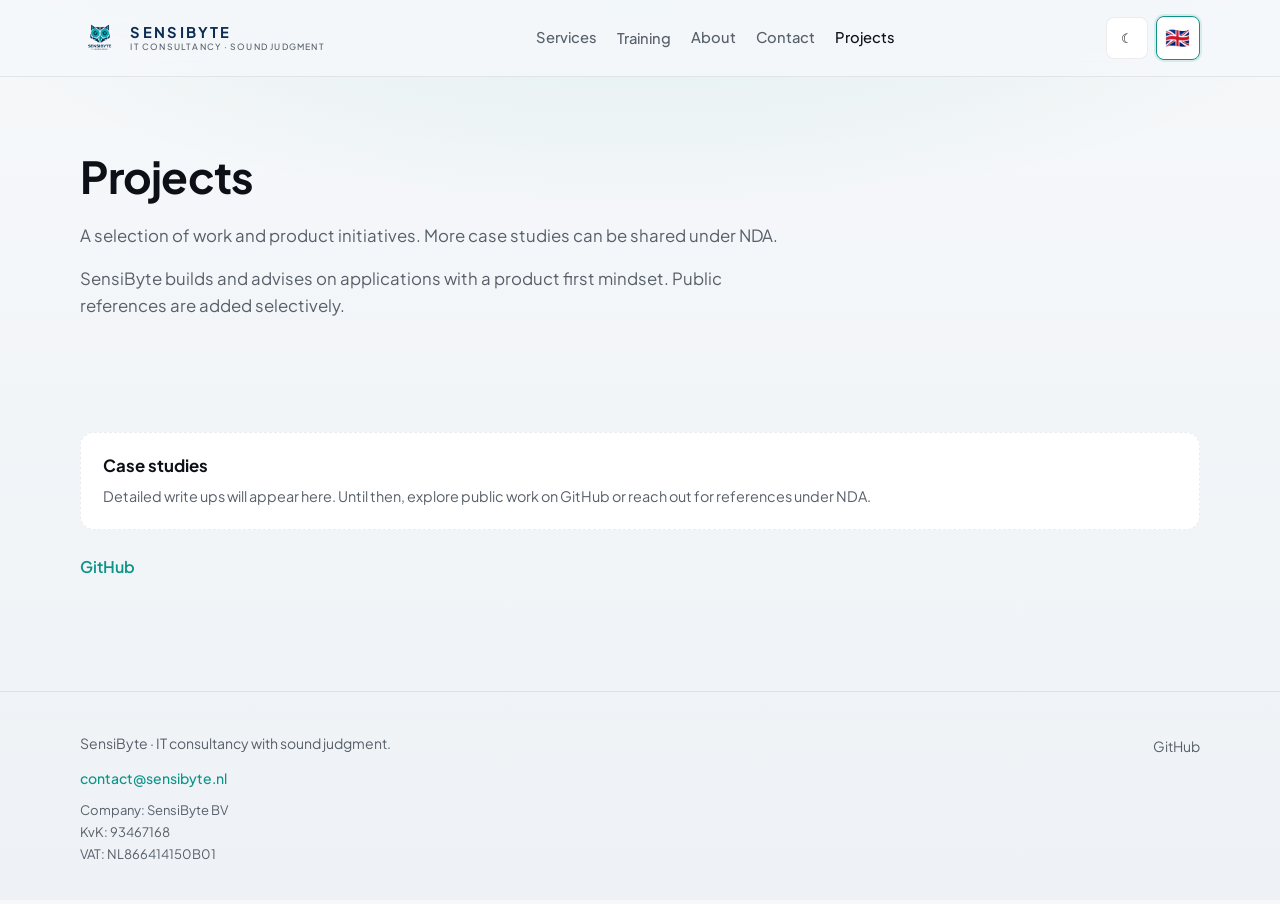
==== projects/index.html @ 5424b620 "Add SensiByte static site (GitHub Pages) Made-with: Cursor" ====
<!DOCTYPE html>
<html lang="en">
  <head>
    <meta charset="utf-8" />
    <meta name="viewport" content="width=device-width, initial-scale=1" />
    <title data-i18n="projects.page_title">Projects · SensiByte</title>
    <meta name="description" content="Selected projects and product work: SensiByte." />
    <script>
      (function () {
        try {
          var t = localStorage.getItem("sensibyte-theme");
          if (t !== "light" && t !== "dark") {
            t = window.matchMedia("(prefers-color-scheme: dark)").matches ? "dark" : "light";
          }
          document.documentElement.setAttribute("data-theme", t);
        } catch (e) {
          document.documentElement.setAttribute("data-theme", "light");
        }
      })();
    </script>
    <link rel="preconnect" href="https://fonts.googleapis.com" />
    <link rel="preconnect" href="https://fonts.gstatic.com" crossorigin />
    <link
      href="https://fonts.googleapis.com/css2?family=Plus+Jakarta+Sans:ital,wght@0,400;0,500;0,600;0,700;1,400&display=swap"
      rel="stylesheet"
    />
    <link rel="stylesheet" href="../assets/css/styles.css" />
    <link rel="icon" href="../assets/images/sensibyte-logo.png" type="image/png" />
  </head>
  <body>
    <a class="skip-link" href="#main">Skip to content</a>

    <header class="site-header">
      <div class="wrap header-inner">
        <a class="brand" href="../index.html">
          <span class="owl-wrap" aria-hidden="true">
            <img
              class="brand-icon-img brand-icon-img--light"
              src="../assets/images/sensibyte-logo.png"
              alt=""
              decoding="async"
            />
            <img
              class="brand-icon-img brand-icon-img--dark"
              src="../assets/images/sensibyte-logo-dark.png"
              alt=""
              decoding="async"
            />
          </span>
          <span class="brand-text">
            <span class="brand-name" data-i18n="common.brand">SENSIBYTE</span>
            <span class="brand-tagline" data-i18n="common.tagline">PRODUCT · CONSULTANCY · TRAINING</span>
          </span>
        </a>

        <button type="button" class="icon-btn menu-toggle" data-menu-toggle aria-expanded="false" data-i18n-aria="common.open_menu" aria-label="Open menu">☰</button>

        <nav class="nav-wrap" aria-label="Primary">
          <div class="nav-main">
            <a href="../index.html#services" data-i18n="common.nav_services">Services</a>
            <div class="nav-item nav-item--dropdown">
              <a href="../training/index.html" class="nav-training-trigger" aria-haspopup="true" data-i18n="common.nav_training">Training</a>
              <div class="nav-dropdown" role="group">
                <a href="../training/index.html" data-i18n="common.nav_training_overview">Overview</a>
                <a href="../training/design-thinking.html" data-i18n="common.nav_training_dt">Design Thinking</a>
                <a href="../training/agile-vs-devops.html" data-i18n="common.nav_training_ad">Agile vs DevOps</a>
                <a href="../training/custom.html" data-i18n="common.nav_training_custom">Custom</a>
              </div>
            </div>
            <a href="../index.html#about" data-i18n="common.nav_about">About</a>
            <a href="../index.html#contact" data-i18n="common.nav_contact">Contact</a>
            <a href="index.html" aria-current="page" data-i18n="common.nav_projects">Projects</a>
          </div>
        </nav>

        <div class="header-actions">
          <button type="button" class="icon-btn" data-theme-toggle aria-label="Toggle theme">☾</button>
          <div class="lang">
            <button type="button" class="lang-toggle" aria-expanded="false" aria-haspopup="listbox" aria-label="Language">🇬🇧</button>
            <div class="lang-panel" role="listbox" aria-label="Language">
              <button type="button" class="lang-option" data-lang="en" role="option" aria-selected="true">
                <span class="flag" aria-hidden="true">🇬🇧</span>
                <span data-i18n="common.lang_en">English</span>
                <span class="check" aria-hidden="true">✓</span>
              </button>
              <button type="button" class="lang-option" data-lang="nl" role="option" aria-selected="false">
                <span class="flag" aria-hidden="true">🇳🇱</span>
                <span data-i18n="common.lang_nl">Nederlands</span>
                <span class="check" aria-hidden="true">✓</span>
              </button>
            </div>
          </div>
        </div>
      </div>
    </header>

    <main id="main">
      <section class="page-hero">
        <div class="wrap">
          <h1 data-i18n="projects.title">Projects</h1>
          <p class="page-lead" data-i18n="projects.lead"></p>
          <p class="page-intro" data-i18n="projects.intro"></p>
        </div>
      </section>

      <section class="page-list">
        <div class="wrap link-grid">
          <div class="link-card link-card--static">
            <strong data-i18n="projects.placeholder_title">Case studies</strong>
            <span data-i18n="projects.placeholder_desc"></span>
          </div>
        </div>
        <div class="wrap page-list-footer">
          <a
            href="https://github.com/SensiByteDeveloper"
            target="_blank"
            rel="noopener noreferrer"
            data-i18n="home.cta_github"
            >GitHub</a
          >
        </div>
      </section>
    </main>

    <footer class="site-footer">
      <div class="wrap footer-inner">
        <div class="footer-col">
          <p data-i18n="common.footer_rights">SensiByte: product, consultancy & training.</p>
          <p class="footer-email">
            <a href="mailto:contact@sensibyte.nl" data-i18n="common.footer_email">contact@sensibyte.nl</a>
          </p>
          <div class="footer-legal">
            <p data-i18n="common.footer_company">Company: SensiByte BV</p>
            <p data-i18n="common.footer_kvk">KvK: 93467168</p>
            <p data-i18n="common.footer_vat">VAT: NL866414150B01</p>
          </div>
        </div>
        <div class="footer-links">
          <a href="https://github.com/SensiByteDeveloper" target="_blank" rel="noopener noreferrer" data-i18n="common.footer_github">GitHub</a>
        </div>
      </div>
    </footer>

    <script src="../assets/js/i18n.js"></script>
    <script src="../assets/js/app.js"></script>
  </body>
</html>
---- assets/css/styles.css ----
/* SensiByte: Framer-inspired, dark/light, teal accents */

:root {
  color-scheme: light dark;
  --font-sans: "Plus Jakarta Sans", system-ui, -apple-system, sans-serif;
  --radius-sm: 8px;
  --radius-md: 14px;
  --radius-lg: 22px;
  --shadow-soft: 0 24px 80px rgba(0, 0, 0, 0.12);
  --transition: 0.22s ease;
}

[data-theme="light"] {
  --bg: #f6f8fa;
  --bg-elevated: #ffffff;
  --bg-muted: #eef2f6;
  --text: #0d1117;
  --text-muted: #57606a;
  --border: rgba(13, 17, 23, 0.08);
  --accent: #0d9488;
  --accent-dim: rgba(13, 148, 136, 0.12);
  --accent-glow: rgba(45, 212, 191, 0.35);
  /* Sensibyte mark: navy + teal (flat) */
  --logo-navy: #0d2c54;
  --logo-teal: #14a085;
  --logo-pupil: #0d2c54;
  --logo-white: #ffffff;
  --hero-gradient: radial-gradient(
      ellipse 120% 80% at 50% -20%,
      rgba(13, 148, 136, 0.15),
      transparent 55%
    ),
    linear-gradient(180deg, #f6f8fa 0%, #eef2f6 100%);
}

[data-theme="dark"] {
  --bg: #0a0c0f;
  --bg-elevated: #12151a;
  --bg-muted: #1a1f27;
  --text: #f0f4f8;
  --text-muted: #8b9aab;
  --border: rgba(240, 244, 248, 0.08);
  --accent: #2dd4bf;
  --accent-dim: rgba(45, 212, 191, 0.12);
  --accent-glow: rgba(45, 212, 191, 0.45);
  --logo-navy: #e8eef4;
  --logo-teal: #14a085;
  --logo-pupil: #061018;
  --logo-white: rgba(255, 255, 255, 0.95);
  --hero-gradient: linear-gradient(180deg, #0a0c0f 0%, #12151a 100%);
}

*,
*::before,
*::after {
  box-sizing: border-box;
}

html {
  scroll-behavior: smooth;
}

body {
  margin: 0;
  font-family: var(--font-sans);
  font-size: 16px;
  line-height: 1.6;
  color: var(--text);
  background: var(--bg);
  background-image: var(--hero-gradient);
  background-attachment: fixed;
  min-height: 100vh;
  -webkit-font-smoothing: antialiased;
}

a {
  color: var(--accent);
  text-decoration: none;
  transition: opacity var(--transition);
}

a:hover {
  opacity: 0.85;
}

img,
svg {
  max-width: 100%;
  height: auto;
}

.skip-link {
  position: absolute;
  left: -9999px;
  top: 0.75rem;
  z-index: 100;
  padding: 0.5rem 1rem;
  background: var(--accent);
  color: #0a0c0f;
  border-radius: var(--radius-sm);
  font-weight: 600;
}

.skip-link:focus {
  left: 0.75rem;
}

/* Layout */
.wrap {
  width: min(1120px, calc(100% - 3rem));
  margin-inline: auto;
}

/* Header */
.site-header {
  position: sticky;
  top: 0;
  z-index: 50;
  backdrop-filter: blur(14px);
  background: color-mix(in srgb, var(--bg) 82%, transparent);
  border-bottom: 1px solid var(--border);
}

.header-inner {
  display: flex;
  align-items: center;
  justify-content: space-between;
  gap: 1rem;
  padding: 1rem 0;
  flex-wrap: wrap;
}

.brand {
  display: flex;
  align-items: center;
  gap: 0.65rem;
  color: var(--text);
  font-weight: 700;
  text-decoration: none;
}

.brand:hover {
  opacity: 1;
}

.brand-text {
  display: flex;
  flex-direction: column;
  gap: 0.12rem;
  line-height: 1.05;
  min-width: 0;
}

.brand-name {
  font-size: 0.92rem;
  font-weight: 700;
  letter-spacing: 0.16em;
  color: var(--logo-navy);
  text-transform: uppercase;
}

.brand-tagline {
  font-size: 0.54rem;
  font-weight: 500;
  letter-spacing: 0.14em;
  color: var(--text-muted);
  text-transform: uppercase;
}

[data-theme="dark"] .brand-name {
  color: var(--text);
}

.brand .owl-wrap {
  width: 40px;
  height: 40px;
  flex-shrink: 0;
  overflow: hidden;
  border-radius: 10px;
}

.brand-icon-img {
  display: block;
  width: 100%;
  height: 100%;
  object-fit: contain;
  object-position: center;
  transition: filter var(--transition);
}

[data-theme="dark"] .brand .owl-wrap {
  overflow: visible;
}

@media (max-width: 420px) {
  .brand-tagline {
    display: none;
  }
}

.nav-main {
  display: flex;
  align-items: center;
  gap: 0.25rem 1.25rem;
  flex-wrap: wrap;
}

.nav-main a {
  color: var(--text-muted);
  font-size: 0.92rem;
  font-weight: 500;
}

.nav-main a:hover,
.nav-main a[aria-current="page"] {
  color: var(--text);
}

.nav-item--dropdown {
  position: relative;
}

.nav-dropdown {
  position: absolute;
  top: calc(100% + 0.2rem);
  left: 0;
  min-width: 220px;
  padding: 0.35rem 0;
  margin: 0;
  list-style: none;
  background: var(--bg-elevated);
  border: 1px solid var(--border);
  border-radius: var(--radius-md);
  box-shadow: var(--shadow-soft);
  z-index: 60;
  opacity: 0;
  visibility: hidden;
  transform: translateY(-6px);
  transition: opacity 0.18s ease, visibility 0.18s ease, transform 0.18s ease;
  pointer-events: none;
}

.nav-item--dropdown:hover .nav-dropdown,
.nav-item--dropdown:focus-within .nav-dropdown {
  opacity: 1;
  visibility: visible;
  transform: translateY(0);
  pointer-events: auto;
}

.nav-dropdown a {
  display: block;
  padding: 0.45rem 1rem;
  color: var(--text-muted);
  font-size: 0.88rem;
  font-weight: 500;
  text-decoration: none;
  white-space: nowrap;
}

.nav-dropdown a:hover {
  background: var(--bg-muted);
  color: var(--text);
  opacity: 1;
}

.nav-dropdown a[aria-current="page"] {
  color: var(--text);
  font-weight: 600;
}

.header-actions {
  display: flex;
  align-items: center;
  gap: 0.5rem;
}

/* Buttons */
.btn {
  display: inline-flex;
  align-items: center;
  justify-content: center;
  gap: 0.5rem;
  padding: 0.65rem 1.15rem;
  font-family: inherit;
  font-size: 0.9rem;
  font-weight: 600;
  border-radius: var(--radius-md);
  border: 1px solid transparent;
  cursor: pointer;
  transition: background var(--transition), border-color var(--transition),
    box-shadow var(--transition), color var(--transition);
}

.btn-primary {
  background: var(--accent);
  color: #04120f;
  box-shadow: 0 0 0 1px var(--accent-dim);
}

.btn-primary:hover {
  opacity: 1;
  box-shadow: 0 0 24px var(--accent-glow);
}

.btn-ghost {
  background: transparent;
  color: var(--text);
  border-color: var(--border);
}

.btn-ghost:hover {
  background: var(--bg-muted);
  border-color: var(--border);
  opacity: 1;
}

.icon-btn {
  width: 42px;
  height: 42px;
  padding: 0;
  border-radius: var(--radius-sm);
  border: 1px solid var(--border);
  background: var(--bg-elevated);
  color: var(--text);
  cursor: pointer;
  display: inline-flex;
  align-items: center;
  justify-content: center;
  transition: border-color var(--transition), box-shadow var(--transition);
}

.icon-btn:hover {
  border-color: var(--accent);
  box-shadow: 0 0 0 3px var(--accent-dim);
}

/* Language dropdown (Framer-style) */
.lang {
  position: relative;
}

.lang-toggle {
  width: 44px;
  height: 44px;
  border-radius: var(--radius-sm);
  border: 1px solid var(--accent);
  background: var(--bg-elevated);
  font-size: 1.25rem;
  line-height: 1;
  cursor: pointer;
  display: inline-flex;
  align-items: center;
  justify-content: center;
  box-shadow: 0 0 0 2px var(--accent-dim);
  transition: box-shadow var(--transition);
}

.lang-toggle:hover,
.lang-toggle[aria-expanded="true"] {
  box-shadow: 0 0 0 3px var(--accent-glow);
}

.lang-panel {
  position: absolute;
  right: 0;
  top: calc(100% + 8px);
  min-width: 220px;
  padding: 0.35rem;
  background: var(--bg-elevated);
  border: 1px solid var(--border);
  border-radius: var(--radius-md);
  box-shadow: var(--shadow-soft);
  opacity: 0;
  visibility: hidden;
  transform: translateY(-6px);
  transition: opacity var(--transition), transform var(--transition),
    visibility var(--transition);
  z-index: 60;
}

.lang.open .lang-panel {
  opacity: 1;
  visibility: visible;
  transform: translateY(0);
}

.lang-option {
  display: flex;
  align-items: center;
  gap: 0.65rem;
  width: 100%;
  padding: 0.65rem 0.85rem;
  border: none;
  border-radius: var(--radius-sm);
  background: transparent;
  color: var(--text);
  font-family: inherit;
  font-size: 0.8rem;
  font-weight: 600;
  letter-spacing: 0.06em;
  text-transform: uppercase;
  cursor: pointer;
  text-align: left;
}

.lang-option:hover {
  background: var(--bg-muted);
}

.lang-option .flag {
  font-size: 1.2rem;
  line-height: 1;
}

.lang-option .check {
  margin-left: auto;
  color: #22c55e;
  font-size: 1rem;
  opacity: 0;
}

.lang-option[aria-selected="true"] .check {
  opacity: 1;
}

/* Hero */
.hero {
  padding: clamp(3rem, 10vw, 6rem) 0 clamp(4rem, 12vw, 7rem);
}

.hero-grid {
  display: grid;
  grid-template-columns: 1fr;
  gap: 2.5rem;
  align-items: start;
}

@media (min-width: 900px) {
  .hero-grid {
    grid-template-columns: minmax(0, 1.15fr) minmax(0, 0.85fr);
    gap: clamp(2rem, 4vw, 3.5rem);
    align-items: start;
  }
}

.hero-grid > div:first-child {
  min-width: 0;
}

.hero-badge {
  display: inline-flex;
  align-items: center;
  gap: 0.5rem;
  padding: 0.35rem 0.85rem;
  border-radius: 999px;
  background: var(--accent-dim);
  color: var(--accent);
  font-size: 0.75rem;
  font-weight: 700;
  letter-spacing: 0.08em;
  text-transform: uppercase;
  margin-bottom: 1.25rem;
}

.hero-title,
.hero h1 {
  margin: 0 0 1rem;
  font-size: clamp(2.35rem, 5.5vw, 3.75rem);
  font-weight: 700;
  letter-spacing: -0.035em;
  line-height: 1.12;
  max-width: 100%;
  text-wrap: balance;
}

.hero-lead {
  margin: 0 0 1.5rem;
  font-size: clamp(1.125rem, 2.1vw, 1.3rem);
  color: var(--text-muted);
  max-width: min(48ch, 100%);
  line-height: 1.5;
}

.hero-quote-block {
  margin: 0 0 1.75rem;
  padding-left: 1rem;
  border-left: 3px solid var(--accent);
  font-size: clamp(1.05rem, 2.2vw, 1.28rem);
  font-weight: 600;
  font-style: italic;
  letter-spacing: -0.02em;
  line-height: 1.4;
  color: var(--text);
  max-width: min(44ch, 100%);
}

.hero-quote-line {
  margin: 0;
}

.hero-quote-line + .hero-quote-line {
  margin-top: 0.4rem;
}

.hero-cta {
  display: flex;
  flex-wrap: wrap;
  gap: 0.75rem;
}

.hero-visual {
  display: flex;
  justify-content: center;
  align-items: flex-start;
  width: 100%;
}

@media (min-width: 900px) {
  .hero-visual {
    padding-top: 0.35rem;
  }
}

.hero-card {
  width: min(100%, 380px);
  border-radius: var(--radius-lg);
  background: var(--bg-elevated);
  border: 1px solid var(--border);
  box-shadow: var(--shadow-soft);
  display: flex;
  align-items: center;
  justify-content: center;
  padding: clamp(2rem, 5vw, 2.75rem);
}

.hero-logo-lockup {
  display: flex;
  flex-direction: column;
  align-items: center;
  text-align: center;
  max-width: min(300px, 100%);
}

.hero-logo-img {
  display: block;
  width: 100%;
  height: auto;
  max-width: 280px;
  transition: filter var(--transition);
}

.brand-icon-img--dark,
.hero-logo-img--dark {
  display: none;
}

[data-theme="dark"] .brand-icon-img--light,
[data-theme="dark"] .hero-logo-img--light {
  display: none;
}

[data-theme="dark"] .brand-icon-img--dark,
[data-theme="dark"] .hero-logo-img--dark {
  display: block;
}

/* Sections */
section {
  padding: clamp(3rem, 8vw, 5rem) 0;
}

.section-head {
  margin-bottom: 2.5rem;
}

.section-kicker {
  font-size: 0.75rem;
  font-weight: 700;
  letter-spacing: 0.12em;
  text-transform: uppercase;
  color: var(--accent);
  margin: 0 0 0.5rem;
}

.section-title {
  margin: 0;
  font-size: clamp(1.75rem, 3vw, 2.25rem);
  font-weight: 700;
  letter-spacing: -0.02em;
}

.section-desc {
  margin: 0.75rem 0 0;
  color: var(--text-muted);
  max-width: 52ch;
}

/* Cards grid */
.cards {
  display: grid;
  grid-template-columns: 1fr;
  gap: 1.25rem;
}

@media (min-width: 700px) {
  .cards {
    grid-template-columns: repeat(3, 1fr);
  }
}

.card {
  padding: 1.5rem 1.35rem;
  border-radius: var(--radius-md);
  background: var(--bg-elevated);
  border: 1px solid var(--border);
  transition: border-color var(--transition), box-shadow var(--transition);
}

.card:hover {
  border-color: color-mix(in srgb, var(--accent) 35%, var(--border));
  box-shadow: 0 12px 40px rgba(0, 0, 0, 0.06);
}

.card h3 {
  margin: 0 0 0.5rem;
  font-size: 1.1rem;
  font-weight: 600;
}

.card p {
  margin: 0;
  font-size: 0.95rem;
  color: var(--text-muted);
}

.card-num {
  font-size: 0.7rem;
  font-weight: 700;
  letter-spacing: 0.1em;
  color: var(--accent);
  margin-bottom: 0.75rem;
}

.card-cta {
  display: inline-flex;
  margin-top: 1rem;
  font-size: 0.88rem;
  font-weight: 600;
  color: var(--accent);
  text-decoration: none;
}

.card-cta:hover {
  text-decoration: underline;
}

/* About (philosophy + flow visual) */
.visually-hidden {
  position: absolute;
  width: 1px;
  height: 1px;
  padding: 0;
  margin: -1px;
  overflow: hidden;
  clip: rect(0, 0, 0, 0);
  white-space: nowrap;
  border: 0;
}

.about-head.section-head {
  margin-bottom: 0;
}

.about-copy {
  display: flex;
  flex-direction: column;
  gap: clamp(1.35rem, 3vw, 1.85rem);
  min-width: 0;
}

.about-lede {
  display: flex;
  flex-direction: column;
  gap: 0.65rem;
}

.about-tagline {
  margin: 0;
  font-size: 0.78rem;
  font-weight: 700;
  letter-spacing: 0.11em;
  text-transform: uppercase;
  color: var(--accent);
}

.about-quote {
  margin: 0;
  padding-left: 1rem;
  border-left: 3px solid var(--accent);
  font-size: clamp(1.05rem, 2vw, 1.28rem);
  font-weight: 600;
  font-style: italic;
  letter-spacing: -0.02em;
  line-height: 1.4;
  color: var(--text);
  max-width: 48ch;
}

.about-quote p {
  margin: 0;
}

.about-details {
  display: flex;
  flex-direction: column;
  gap: 1rem;
  padding-top: 0.15rem;
  border-top: 1px solid var(--border);
  margin-top: 0.1rem;
}

.about-prose {
  margin: 0;
  font-size: 1rem;
  line-height: 1.65;
  color: var(--text-muted);
  max-width: 54ch;
}

.about-layout {
  display: grid;
  gap: 2.75rem;
  align-items: start;
}

@media (min-width: 900px) {
  .about-layout {
    grid-template-columns: minmax(0, 1fr) minmax(260px, 320px);
    gap: clamp(2rem, 5vw, 3.5rem);
    align-items: start;
  }
}

.about-visual {
  margin: 0;
  display: flex;
  flex-direction: column;
  align-items: center;
  gap: 0;
  justify-self: center;
}

@media (min-width: 900px) {
  .about-visual {
    justify-self: end;
    padding-top: 0.35rem;
  }
}

.about-flow {
  width: 100%;
  max-width: 300px;
  display: flex;
  flex-direction: column;
  align-items: stretch;
  gap: 1rem;
  color: var(--accent);
}

.about-flow-svg {
  display: block;
  width: 100%;
  height: auto;
}

.about-flow-node--mid {
  fill: color-mix(in srgb, var(--accent) 16%, transparent);
}

.about-phases {
  list-style: none;
  margin: 0;
  padding: 0;
  display: grid;
  grid-template-columns: repeat(3, minmax(0, 1fr));
  gap: 0.35rem 0.5rem;
  width: 100%;
  text-align: center;
  font-size: 0.8rem;
  font-weight: 600;
  letter-spacing: -0.01em;
  color: var(--text-muted);
  line-height: 1.3;
}

.about-phases li {
  margin: 0;
}

/* Contact */
.contact-box {
  padding: 2rem;
  border-radius: var(--radius-lg);
  background: var(--bg-elevated);
  border: 1px solid var(--border);
  max-width: 560px;
}

.contact-box p {
  margin: 0 0 1rem;
  color: var(--text-muted);
}

.contact-links {
  display: flex;
  flex-wrap: wrap;
  gap: 0.75rem;
}

/* Footer */
.site-footer {
  padding: 2.5rem 0;
  border-top: 1px solid var(--border);
  margin-top: 2rem;
}

.footer-inner {
  display: flex;
  flex-wrap: wrap;
  gap: 1.25rem;
  justify-content: space-between;
  align-items: flex-start;
  font-size: 0.875rem;
  color: var(--text-muted);
}

.footer-col {
  display: flex;
  flex-direction: column;
  gap: 0.75rem;
  max-width: 40rem;
}

.footer-col > p:first-child {
  margin: 0;
  color: var(--text-muted);
}

.footer-email {
  margin: 0;
}

.footer-email a {
  color: var(--accent);
  font-weight: 500;
}

.footer-email a:hover {
  opacity: 0.9;
}

.footer-legal {
  display: flex;
  flex-direction: column;
  gap: 0.2rem;
  font-size: 0.8125rem;
  line-height: 1.45;
  color: var(--text-muted);
}

.footer-legal p {
  margin: 0;
}

.footer-links {
  display: flex;
  gap: 1.25rem;
  justify-content: flex-end;
  padding-top: 0.15rem;
}

.footer-links a {
  color: var(--text-muted);
}

.footer-links a:hover {
  color: var(--text);
  opacity: 1;
}

/* Page content (subpages) */
.page-hero {
  padding: clamp(2.5rem, 6vw, 4rem) 0 2rem;
}

.page-hero h1 {
  margin: 0 0 0.75rem;
  font-size: clamp(2rem, 4vw, 2.75rem);
  font-weight: 700;
  letter-spacing: -0.02em;
}

.page-lead {
  margin: 0;
  color: var(--text-muted);
  font-size: 1.05rem;
  max-width: 60ch;
}

.page-intro {
  margin: 1rem 0 0;
  color: var(--text-muted);
  font-size: 1.05rem;
  line-height: 1.6;
  max-width: 60ch;
}

.page-list-footer {
  margin-top: 1.5rem;
}

.page-list-footer a {
  font-weight: 600;
}

.prose {
  max-width: 65ch;
}

.prose h2 {
  margin: 2rem 0 0.75rem;
  font-size: 1.25rem;
}

.prose p,
.prose ul {
  margin: 0 0 1rem;
  color: var(--text-muted);
}

.prose ul {
  padding-left: 1.25rem;
}

.prose li {
  margin-bottom: 0.35rem;
}

/* Project / training list */
.link-grid {
  display: grid;
  gap: 1rem;
}

.link-card {
  display: flex;
  flex-direction: column;
  gap: 0.35rem;
  padding: 1.25rem 1.35rem;
  border-radius: var(--radius-md);
  background: var(--bg-elevated);
  border: 1px solid var(--border);
  color: inherit;
  transition: border-color var(--transition), transform var(--transition);
}

.link-card:hover {
  border-color: color-mix(in srgb, var(--accent) 40%, var(--border));
  transform: translateY(-2px);
  opacity: 1;
}

.link-card--static {
  cursor: default;
  border-style: dashed;
}

.link-card--static:hover {
  transform: none;
  border-color: var(--border);
  opacity: 1;
}

.link-card strong {
  font-size: 1.05rem;
}

.link-card span {
  font-size: 0.9rem;
  color: var(--text-muted);
}

/* Hidden page notice */
.hidden-banner {
  padding: 0.75rem 1rem;
  border-radius: var(--radius-sm);
  background: var(--accent-dim);
  color: var(--text);
  font-size: 0.85rem;
  margin-bottom: 1.5rem;
  border: 1px solid var(--border);
}

/* Mobile menu (simple) */
.menu-toggle {
  display: none;
}

@media (max-width: 768px) {
  .menu-toggle {
    display: inline-flex;
  }

  .nav-wrap {
    width: 100%;
    order: 3;
    flex-basis: 100%;
    display: none;
    flex-direction: column;
    gap: 0.5rem;
    padding-top: 0.5rem;
  }

  .nav-wrap.open {
    display: flex;
  }

  .header-inner {
    align-items: flex-start;
  }

  .nav-main {
    flex-direction: column;
    align-items: flex-start;
    width: 100%;
    gap: 0.35rem;
  }

  .nav-item--dropdown {
    width: 100%;
  }

  .nav-dropdown {
    position: static;
    opacity: 1;
    visibility: visible;
    transform: none;
    pointer-events: auto;
    display: flex;
    flex-direction: column;
    gap: 0.3rem;
    padding: 0.35rem 0 0 0.75rem;
    margin: 0;
    min-width: 0;
    border: none;
    box-shadow: none;
    background: transparent;
  }

  .nav-dropdown a {
    padding: 0.2rem 0;
    white-space: normal;
  }
}

.nav-wrap.open {
  display: flex;
}
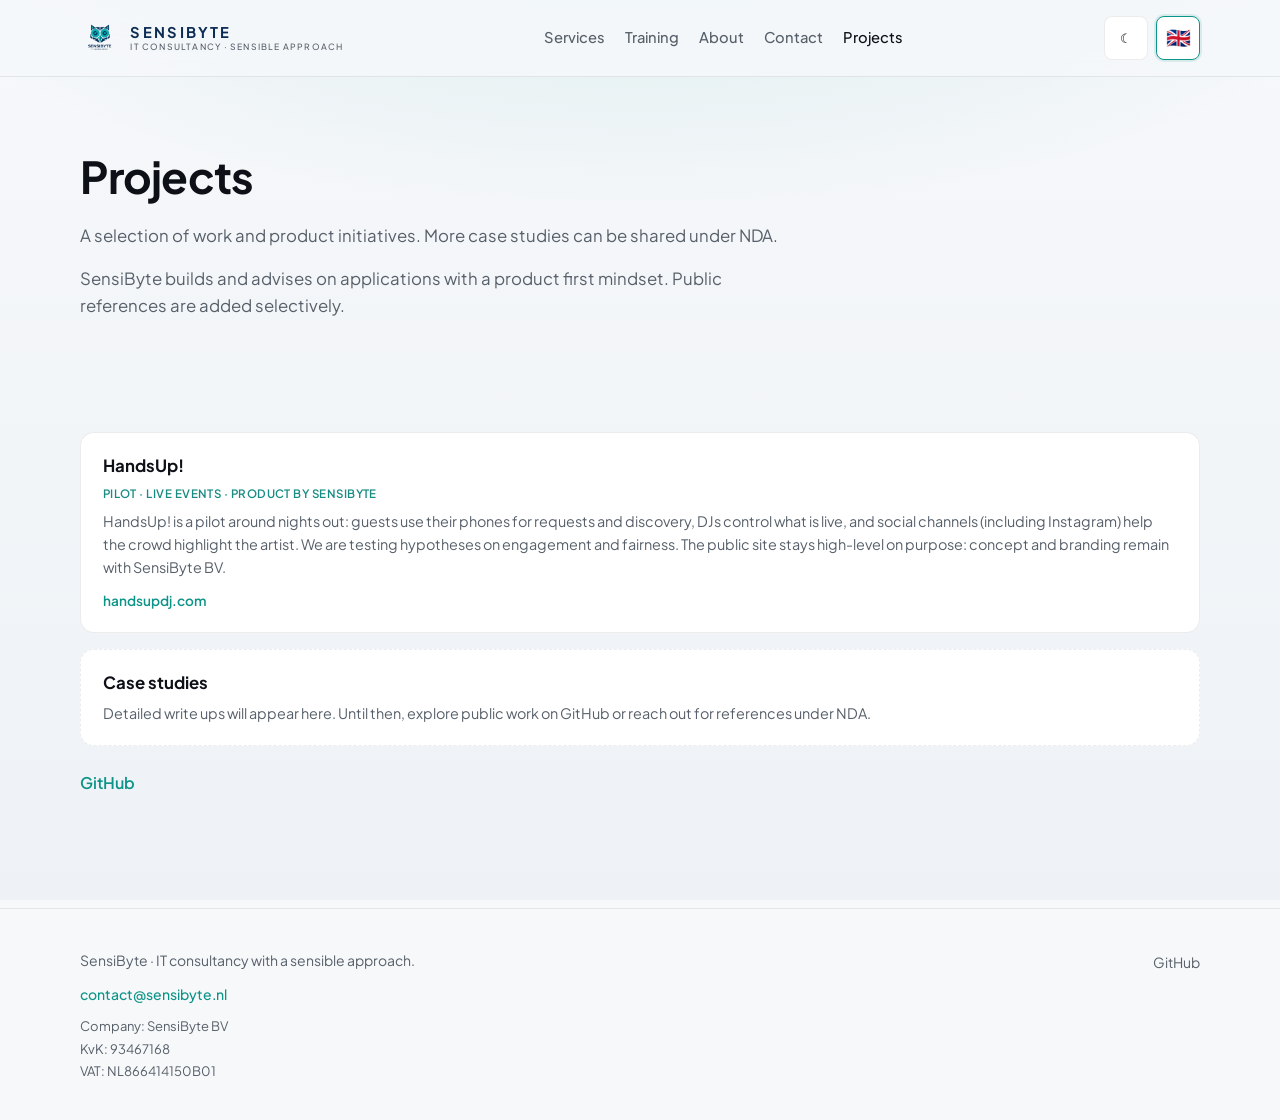
==== commit 86e745c7: "feat(projects): showcase HandsUp! pilot with link to handsupdj.com High-level copy (mobile, social, " ====
--- a/projects/index.html
+++ b/projects/index.html
@@ -105,6 +105,17 @@
 
       <section class="page-list">
         <div class="wrap link-grid">
+          <a
+            class="link-card link-card--project"
+            href="https://handsupdj.com/"
+            target="_blank"
+            rel="noopener noreferrer"
+          >
+            <strong data-i18n="projects.handsup_title">HandsUp!</strong>
+            <span class="project-card-kicker" data-i18n="projects.handsup_kicker"></span>
+            <span data-i18n="projects.handsup_desc"></span>
+            <span class="project-card-url" data-i18n="projects.handsup_url_label"></span>
+          </a>
           <div class="link-card link-card--static">
             <strong data-i18n="projects.placeholder_title">Case studies</strong>
             <span data-i18n="projects.placeholder_desc"></span>
--- a/assets/css/styles.css
+++ b/assets/css/styles.css
@@ -198,17 +198,26 @@
   }
 }
 
+.nav-wrap {
+  display: flex;
+  align-items: center;
+}
+
 .nav-main {
   display: flex;
   align-items: center;
   gap: 0.25rem 1.25rem;
   flex-wrap: wrap;
+  min-height: 44px;
 }
 
 .nav-main a {
   color: var(--text-muted);
   font-size: 0.92rem;
   font-weight: 500;
+  line-height: 1.2;
+  display: inline-flex;
+  align-items: center;
 }
 
 .nav-main a:hover,
@@ -218,11 +227,24 @@
 
 .nav-item--dropdown {
   position: relative;
+  display: inline-flex;
+  align-items: center;
+}
+
+/* Onzichtbare hover-brug (geen padding op item = zelfde verticale uitlijning als andere links) */
+.nav-item--dropdown::after {
+  content: "";
+  position: absolute;
+  left: 0;
+  top: 100%;
+  width: 100%;
+  height: 0.55rem;
+  z-index: 55;
 }
 
 .nav-dropdown {
   position: absolute;
-  top: calc(100% + 0.2rem);
+  top: 100%;
   left: 0;
   min-width: 220px;
   padding: 0.35rem 0;
@@ -273,6 +295,7 @@
   display: flex;
   align-items: center;
   gap: 0.5rem;
+  min-height: 44px;
 }
 
 /* Buttons */
@@ -316,8 +339,8 @@
 }
 
 .icon-btn {
-  width: 42px;
-  height: 42px;
+  width: 44px;
+  height: 44px;
   padding: 0;
   border-radius: var(--radius-sm);
   border: 1px solid var(--border);
@@ -510,14 +533,15 @@
 }
 
 .hero-visual {
-  display: flex;
-  justify-content: center;
-  align-items: flex-start;
-  width: 100%;
+  display: none;
 }
 
 @media (min-width: 900px) {
   .hero-visual {
+    display: flex;
+    justify-content: center;
+    align-items: flex-start;
+    width: 100%;
     padding-top: 0.35rem;
   }
 }
@@ -894,6 +918,40 @@
   padding: clamp(2.5rem, 6vw, 4rem) 0 2rem;
 }
 
+.page-hero--split {
+  padding-bottom: 1.5rem;
+}
+
+.page-hero-inner {
+  display: grid;
+  gap: 2rem;
+  align-items: center;
+}
+
+@media (min-width: 768px) {
+  .page-hero-inner {
+    grid-template-columns: minmax(0, 1.15fr) minmax(200px, 260px);
+    gap: clamp(1.5rem, 4vw, 2.75rem);
+  }
+}
+
+.page-hero-figure {
+  margin: 0;
+  border-radius: var(--radius-lg);
+  overflow: hidden;
+  border: 1px solid var(--border);
+  box-shadow: var(--shadow-soft);
+  background: var(--bg-elevated);
+}
+
+.page-hero-img {
+  display: block;
+  width: 100%;
+  height: auto;
+  aspect-ratio: 4 / 5;
+  object-fit: cover;
+}
+
 .page-hero h1 {
   margin: 0 0 0.75rem;
   font-size: clamp(2rem, 4vw, 2.75rem);
@@ -982,6 +1040,27 @@
   opacity: 1;
 }
 
+.link-card--project {
+  text-decoration: none;
+}
+
+.link-card--project .project-card-kicker {
+  display: block;
+  font-size: 0.72rem;
+  font-weight: 600;
+  letter-spacing: 0.04em;
+  text-transform: uppercase;
+  color: color-mix(in srgb, var(--accent) 85%, var(--text-muted));
+}
+
+.link-card--project .project-card-url {
+  display: inline-block;
+  margin-top: 0.35rem;
+  font-size: 0.85rem;
+  font-weight: 600;
+  color: var(--accent);
+}
+
 .link-card strong {
   font-size: 1.05rem;
 }
@@ -989,6 +1068,119 @@
 .link-card span {
   font-size: 0.9rem;
   color: var(--text-muted);
+}
+
+/* Training overview: tighter hero, balanced columns, compact cards section */
+.page-training-overview > section:first-child {
+  padding-top: clamp(2rem, 5vw, 3.25rem);
+  padding-bottom: 0;
+}
+
+.page-training-overview > section:nth-child(2) {
+  padding-top: clamp(1rem, 2.5vw, 1.5rem);
+  padding-bottom: clamp(2.5rem, 8vw, 5rem);
+}
+
+.page-training-overview .page-hero-inner {
+  gap: 1.25rem 1.5rem;
+  align-items: center;
+}
+
+@media (min-width: 768px) {
+  .page-training-overview .page-hero-inner {
+    grid-template-columns: minmax(0, 2fr) minmax(0, 1fr);
+    gap: 1.25rem clamp(1.25rem, 3vw, 2rem);
+    align-items: stretch;
+  }
+}
+
+.page-training-overview .page-hero-copy {
+  min-width: 0;
+  justify-self: start;
+  text-align: start;
+}
+
+@media (min-width: 768px) {
+  .page-training-overview .page-hero-copy {
+    display: flex;
+    flex-direction: column;
+    justify-content: center;
+    align-self: stretch;
+    padding-block: 0.15rem;
+  }
+}
+
+.page-training-overview .page-hero-copy .page-lead-group {
+  display: flex;
+  flex-direction: column;
+  gap: 0.75rem;
+}
+
+.page-training-overview .page-hero-copy .page-lead-group .page-lead {
+  margin: 0;
+  font-size: clamp(1.05rem, 1.9vw, 1.15rem);
+  line-height: 1.58;
+  max-width: none;
+}
+
+.page-training-overview .page-hero-figure {
+  max-width: 240px;
+  margin-inline: auto;
+  background: transparent;
+  border: none;
+  box-shadow: var(--shadow-soft);
+  overflow: hidden;
+}
+
+@media (min-width: 768px) {
+  .page-training-overview .page-hero-figure {
+    margin-inline: 0;
+    justify-self: stretch;
+    align-self: stretch;
+    max-width: none;
+    width: 100%;
+    min-height: clamp(8.75rem, 16.8vw, 11.6rem);
+    display: flex;
+    flex-direction: column;
+    overflow: hidden;
+  }
+}
+
+.page-training-overview .page-hero-img {
+  display: block;
+  width: 100%;
+  height: auto;
+  aspect-ratio: 5 / 6;
+  object-fit: cover;
+  object-position: center 38%;
+}
+
+@media (min-width: 768px) {
+  .page-training-overview .page-hero-img {
+    flex: 1 1 auto;
+    width: 100%;
+    min-height: 0;
+    height: 100%;
+    aspect-ratio: unset;
+    object-fit: cover;
+    object-position: center 38%;
+  }
+}
+
+@media (max-width: 767px) {
+  .page-training-overview .page-hero-img {
+    max-height: min(58vw, 300px);
+    width: 100%;
+    height: auto;
+    min-height: 0;
+    aspect-ratio: 5 / 6;
+    object-fit: cover;
+    object-position: center 38%;
+  }
+}
+
+.page-training-overview .link-grid {
+  grid-template-columns: 1fr;
 }
 
 /* Hidden page notice */
@@ -1018,8 +1210,10 @@
     flex-basis: 100%;
     display: none;
     flex-direction: column;
+    align-items: flex-start;
     gap: 0.5rem;
     padding-top: 0.5rem;
+    min-height: 0;
   }
 
   .nav-wrap.open {
@@ -1035,10 +1229,23 @@
     align-items: flex-start;
     width: 100%;
     gap: 0.35rem;
+    min-height: 0;
   }
 
   .nav-item--dropdown {
     width: 100%;
+    display: flex;
+    flex-direction: column;
+    align-items: stretch;
+    gap: 0.2rem;
+  }
+
+  .nav-item--dropdown > a {
+    align-self: flex-start;
+  }
+
+  .nav-item--dropdown::after {
+    display: none;
   }
 
   .nav-dropdown {
@@ -1049,18 +1256,23 @@
     pointer-events: auto;
     display: flex;
     flex-direction: column;
-    gap: 0.3rem;
-    padding: 0.35rem 0 0 0.75rem;
-    margin: 0;
+    align-items: stretch;
+    gap: 0.25rem;
+    padding: 0.15rem 0 0.15rem 1rem;
+    margin: 0 0 0 0.35rem;
     min-width: 0;
     border: none;
+    border-left: 2px solid var(--accent-dim);
+    border-radius: 0;
     box-shadow: none;
     background: transparent;
   }
 
   .nav-dropdown a {
-    padding: 0.2rem 0;
+    padding: 0.28rem 0;
     white-space: normal;
+    font-size: 0.9rem;
+    color: var(--text-muted);
   }
 }
 
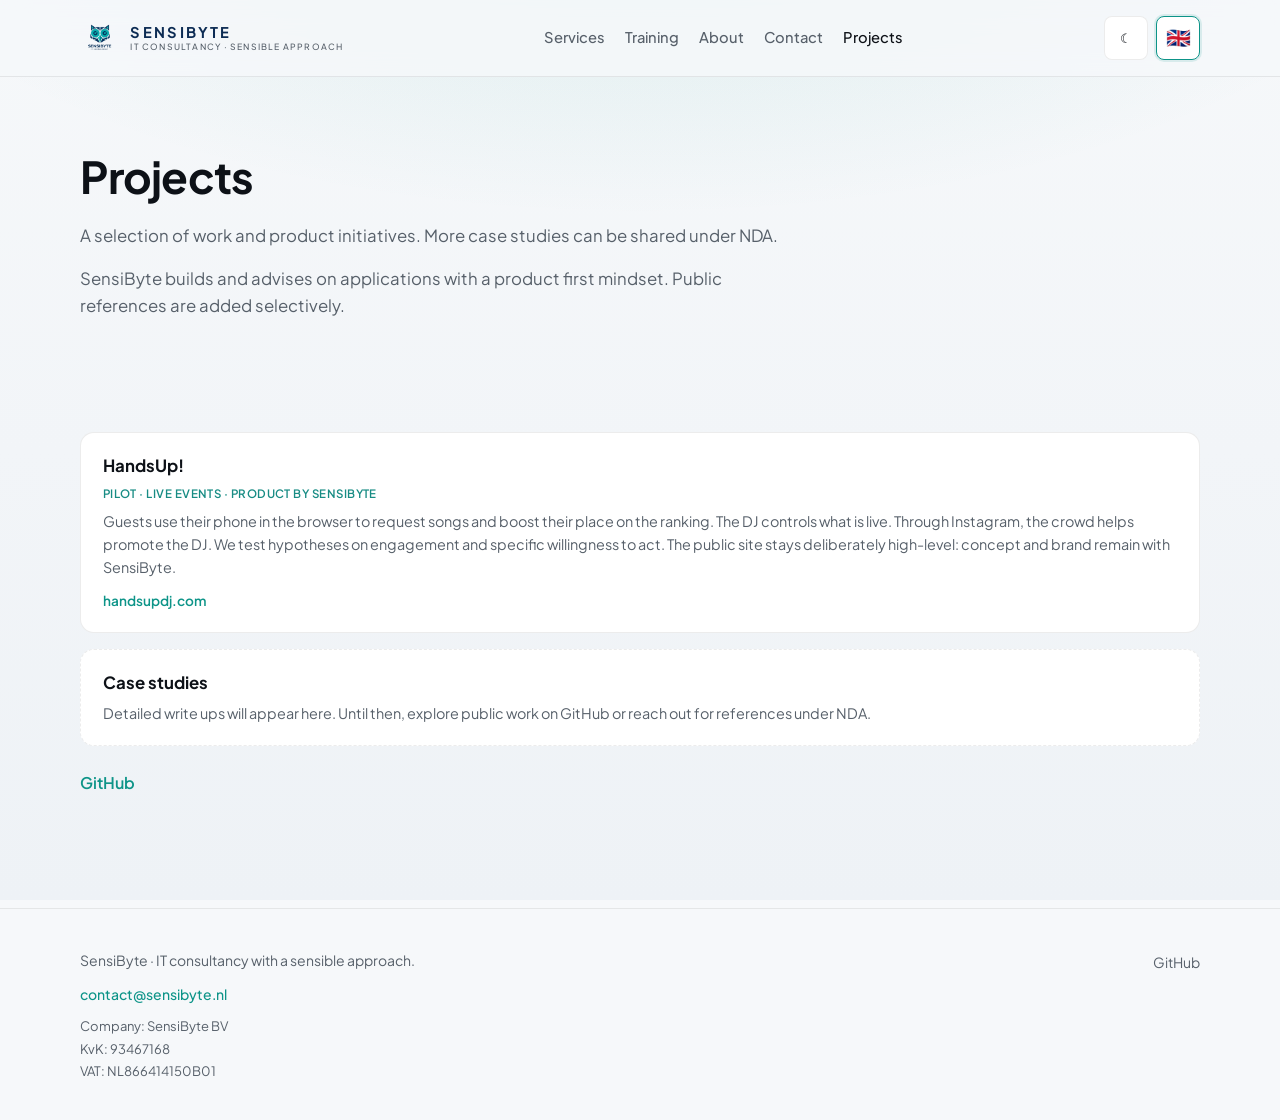
==== commit 9a540e7d: "fix(i18n): cache-bust scripts, fallback when key missing, NL defaults on HandsUp card - ?v=5 on i18n" ====
--- a/projects/index.html
+++ b/projects/index.html
@@ -112,9 +112,13 @@
             rel="noopener noreferrer"
           >
             <strong data-i18n="projects.handsup_title">HandsUp!</strong>
-            <span class="project-card-kicker" data-i18n="projects.handsup_kicker"></span>
-            <span data-i18n="projects.handsup_desc"></span>
-            <span class="project-card-url" data-i18n="projects.handsup_url_label"></span>
+            <span class="project-card-kicker" data-i18n="projects.handsup_kicker"
+              >Pilot · live events · product van SensiByte</span
+            >
+            <span data-i18n="projects.handsup_desc"
+              >Gasten gebruiken hun mobiele telefoon om via de browser verzoeknummers aan te vragen en de ranglijst te boosten. De DJ bepaalt wat er live staat. Via Instagram helpt het publiek de DJ te promoten. We toetsen hypotheses rond betrokkenheid en bepaalde handelingsbereidheid. De publieke site blijft bewust hoog-over: concept en merk rusten bij SensiByte.</span
+            >
+            <span class="project-card-url" data-i18n="projects.handsup_url_label">handsupdj.com</span>
           </a>
           <div class="link-card link-card--static">
             <strong data-i18n="projects.placeholder_title">Case studies</strong>
@@ -152,7 +156,7 @@
       </div>
     </footer>
 
-    <script src="../assets/js/i18n.js"></script>
-    <script src="../assets/js/app.js"></script>
+    <script src="../assets/js/i18n.js?v=5"></script>
+    <script src="../assets/js/app.js?v=5"></script>
   </body>
 </html>
